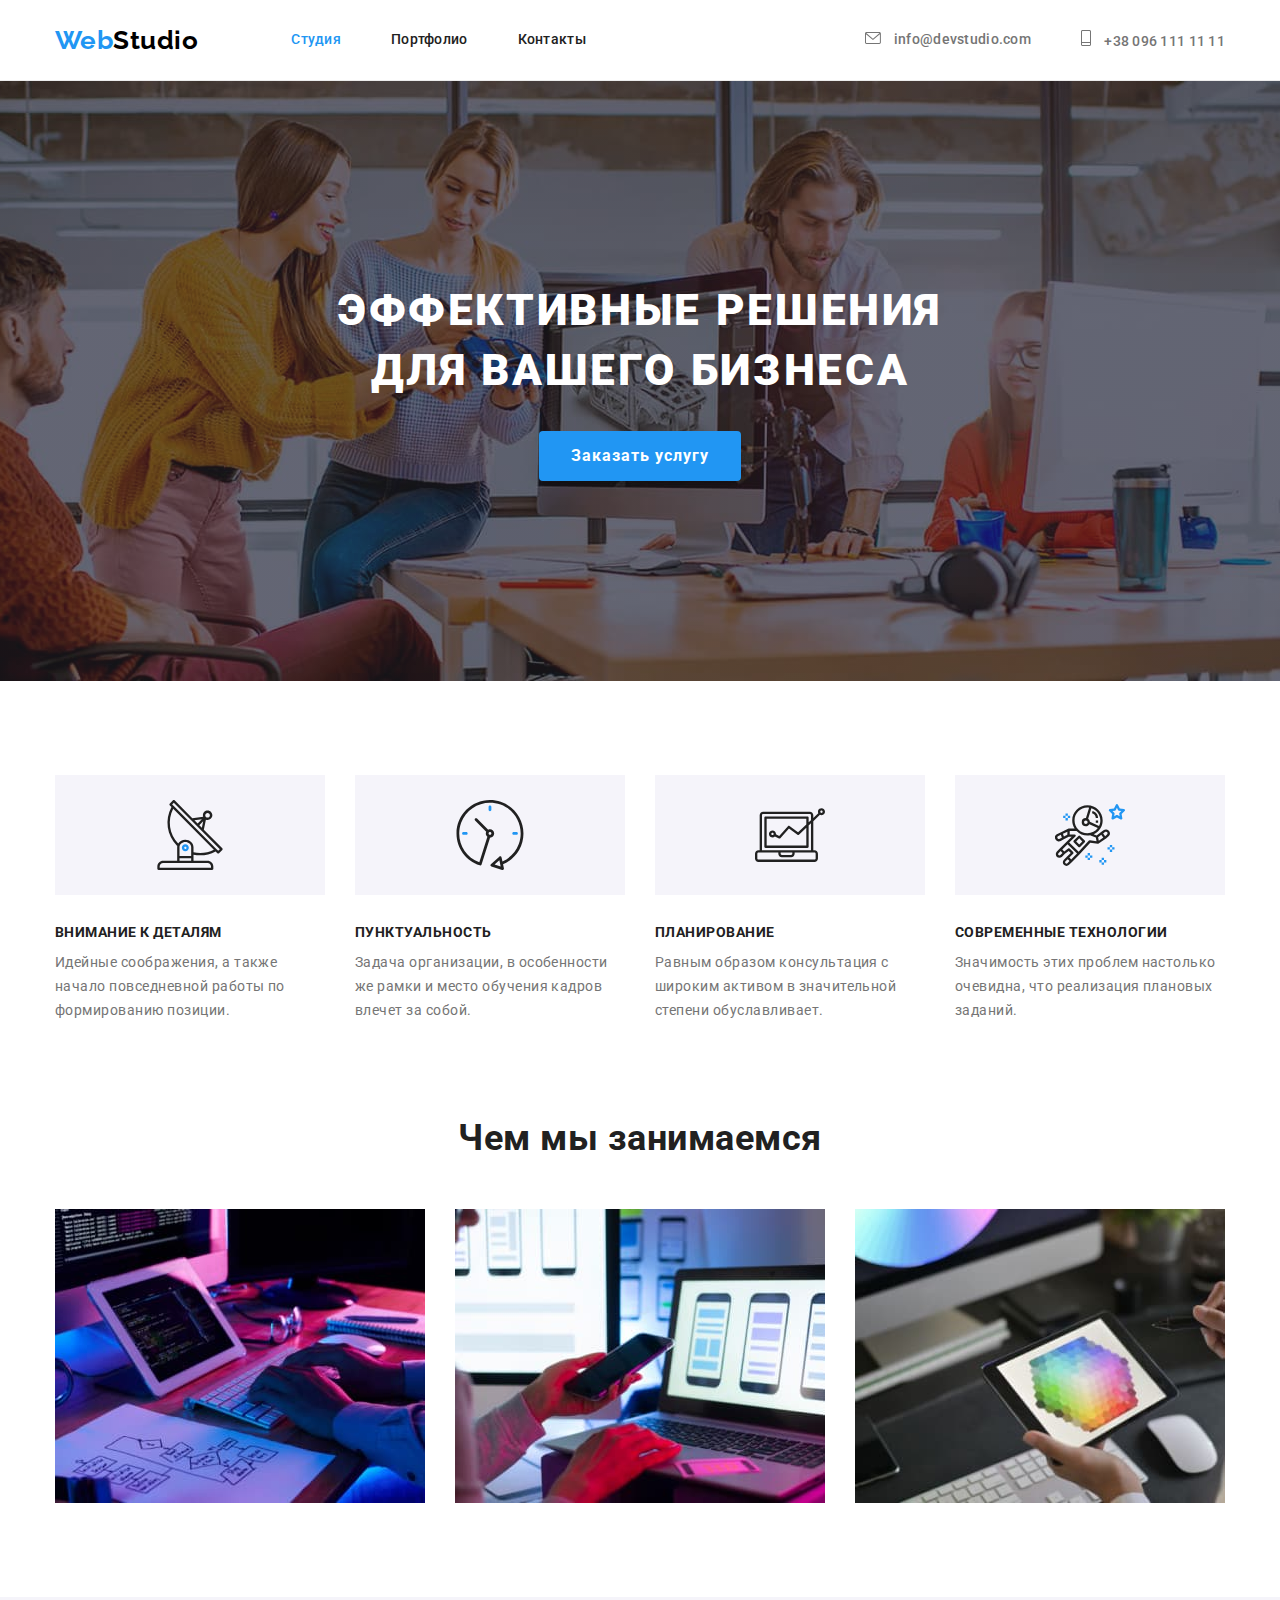
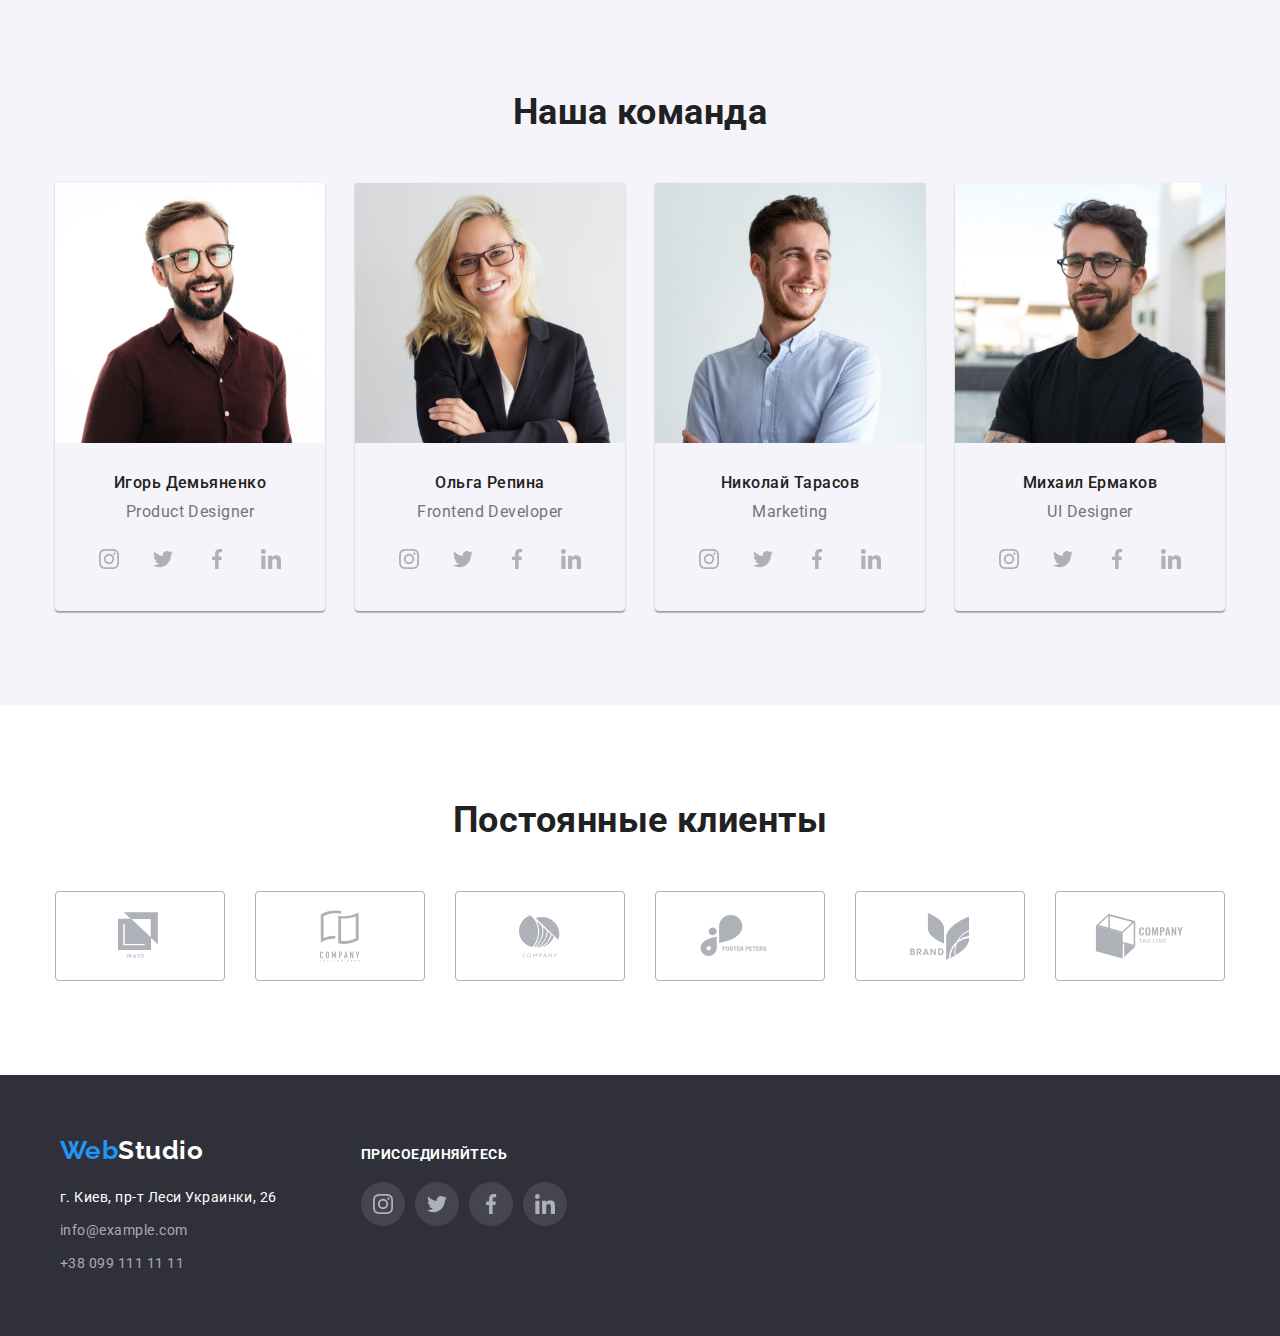
==== index.html @ 97ae0fc5 "Add hw3 files" ====
<!DOCTYPE html>
<html lang="ru">
  <head>
    <meta charset="UTF-8" />
    <meta name="viewport" content="width=device-width, initial-scale=1.0" />
    <title>Web Studio</title>
    <link
      href="https://fonts.googleapis.com/css2?family=Raleway:wght@700&family=Roboto:wght@400;500;700;900&display=swap"
      rel="stylesheet"
    />
    <link
      rel="stylesheet"
      href="https://cdnjs.cloudflare.com/ajax/libs/modern-normalize/0.7.0/modern-normalize.min.css"
    />
    <link rel="stylesheet" href="./css/styles.css" />
  </head>

  <body>
    <!-- Header -->
    <header>
      <div class="container main">
        <nav class="site-nav">
          <a href="index.html" class="logo"
            ><span class="logo-web">Web</span
            ><span class="logo-header">Studio</span></a
          >
          <ul class="link-list list">
            <li class="nav-item">
              <a href="./index.html" class="link current">Студия</a>
            </li>
            <li class="nav-item">
              <a href="./portfolio.html" class="link">Портфолио</a>
            </li>
            <li class="nav-item"><a href="" class="link">Контакты</a></li>
          </ul>
        </nav>
        <ul class="contacts list">
          <li class="contacts-item">
            <a href="mailto=info@devstudio.com" class="contact-link"
              ><svg class="envelope-icon" width="16" height="12">
                <use href="./images/sprite.svg#envelope-icon"></use>
              </svg>
              info@devstudio.com
            </a>
          </li>

          <li class="contacts-item">
            <a href="tel=+380961111111" class="contact-link"
              ><svg class="tel-icon" width="10" height="16">
                <use href="./images/sprite.svg#tel-icon"></use>
              </svg>
              +38 096 111 11 11
            </a>
          </li>
        </ul>
      </div>
    </header>
    <main>
      <!-- Hero -->
      <section class="hero">
        <div class="hero-container">
          <h1 class="hero-title">
            Эффективные решения <br />
            для вашего бизнеса
          </h1>
          <a href="" class="hero-link">Заказать услугу</a>
        </div>
      </section>

      <!-- Our benefits -->
      <section class="benefits-section">
        <div class="container">
          <h2 class="title-hidden">Наши преимущества</h2>
          <ul class="benefits-list list">
            <li class="antenna-icon benefits-item">
              <h3 class="benefits-title">Внимание к деталям</h3>
              <p class="benefits-text">
                Идейные соображения, а также начало повседневной работы по
                формированию позиции.
              </p>
            </li>
            <li class="clock-item benefits-item">
              <h3 class="benefits-title">Пунктуальность</h3>
              <p class="benefits-text">
                Задача организации, в особенности же рамки и место обучения
                кадров влечет за собой.
              </p>
            </li>
            <li class="vector-icon benefits-item">
              <h3 class="benefits-title">Планирование</h3>
              <p class="benefits-text">
                Равным образом консультация с широким активом в значительной
                степени обуславливает.
              </p>
            </li>
            <li class="astronaut-icon benefits-item">
              <h3 class="benefits-title">Современные технологии</h3>
              <p class="benefits-text">
                Значимость этих проблем настолько очевидна, что реализация
                плановых заданий.
              </p>
            </li>
          </ul>
        </div>
      </section>
      <!-- What are we doing -->
      <section class="examples-section">
        <div class="container">
          <h2 class="section-title">Чем мы занимаемся</h2>
          <ul class="examples-list list">
            <li class="examples-item">
              <img
                src="./images/img.jpg"
                alt="Десктопные приложения"
                width="370"
              />
            </li>
            <li class="examples-item">
              <img
                src="./images/img2.jpg"
                alt="Мобильные приложения"
                width="370"
              />
            </li>
            <li class="examples-item">
              <img
                src="./images/img3.jpg"
                alt="Дизайнерские решения"
                width="370"
              />
            </li>
          </ul>
        </div>
      </section>
      <!-- Our team -->
      <section class="employee-section">
        <div class="container">
          <h2 class="section-title employee-section-title">Наша команда</h2>
          <ul class="employee-list list">
            <li class="employee-item">
              <img
                src="./images/team1.jpg"
                alt="фото Игоря Демьяненко"
                width="270"
              />
              <h3 class="employee-name">Игорь Демьяненко</h3>
              <p class="employee-position">Product Designer</p>
              <ul class="social-links list">
                <li class="social-links-item">
                  <a href="" class="social-link">
                    <svg class="social-links-icon" width="20px" height="20px">
                      <use href="./images/sprite.svg#instagram-icon"></use>
                    </svg>
                  </a>
                </li>
                <li class="social-links-item">
                  <a href="" class="social-link">
                    <svg class="social-links-icon" width="20px" height="20px">
                      <use href="./images/sprite.svg#twitter-icon"></use>
                    </svg>
                  </a>
                </li>
                <li class="social-links-item">
                  <a href="" class="social-link">
                    <svg class="social-links-icon" width="20px" height="20px">
                      <use href="./images/sprite.svg#facebook-icon"></use>
                    </svg>
                  </a>
                </li>
                <li class="social-links-item">
                  <a href="" class="social-link">
                    <svg class="social-links-icon" width="20px" height="20px">
                      <use href="./images/sprite.svg#linkedin-icon"></use>
                    </svg>
                  </a>
                </li>
              </ul>
            </li>
            <li class="employee-item">
              <img
                src="./images/team2.jpg"
                alt="фото Ольги Репиной"
                width="270"
              />
              <h3 class="employee-name">Ольга Репина</h3>
              <p class="employee-position">Frontend Developer</p>
              <ul class="social-links list">
                <li class="social-links-item">
                  <a href="" class="social-link">
                    <svg class="social-links-icon" width="20px" height="20px">
                      <use href="./images/sprite.svg#instagram-icon"></use>
                    </svg>
                  </a>
                </li>
                <li class="social-links-item">
                  <a href="" class="social-link">
                    <svg class="social-links-icon" width="20px" height="20px">
                      <use href="./images/sprite.svg#twitter-icon"></use>
                    </svg>
                  </a>
                </li>
                <li class="social-links-item">
                  <a href="" class="social-link">
                    <svg class="social-links-icon" width="20px" height="20px">
                      <use href="./images/sprite.svg#facebook-icon"></use>
                    </svg>
                  </a>
                </li>
                <li class="social-links-item">
                  <a href="" class="social-link">
                    <svg class="social-links-icon" width="20px" height="20px">
                      <use href="./images/sprite.svg#linkedin-icon"></use>
                    </svg>
                  </a>
                </li>
              </ul>
            </li>
            <li class="employee-item">
              <img
                src="./images/team3.jpg"
                alt="фото Николая тарасова"
                width="270"
              />
              <h3 class="employee-name">Николай Тарасов</h3>
              <p class="employee-position">Marketing</p>
              <ul class="social-links list">
                <li class="social-links-item">
                  <a href="" class="social-link">
                    <svg class="social-links-icon" width="20px" height="20px">
                      <use href="./images/sprite.svg#instagram-icon"></use>
                    </svg>
                  </a>
                </li>
                <li class="social-links-item">
                  <a href="" class="social-link">
                    <svg class="social-links-icon" width="20px" height="20px">
                      <use href="./images/sprite.svg#twitter-icon"></use>
                    </svg>
                  </a>
                </li>
                <li class="social-links-item">
                  <a href="" class="social-link">
                    <svg class="social-links-icon" width="20px" height="20px">
                      <use href="./images/sprite.svg#facebook-icon"></use>
                    </svg>
                  </a>
                </li>
                <li class="social-links-item">
                  <a href="" class="social-link">
                    <svg class="social-links-icon" width="20px" height="20px">
                      <use href="./images/sprite.svg#linkedin-icon"></use>
                    </svg>
                  </a>
                </li>
              </ul>
            </li>
            <li class="employee-item">
              <img
                src="./images/team4.jpg"
                alt="фото Михаила Ермакова"
                width="270"
              />
              <h3 class="employee-name">Михаил Ермаков</h3>
              <p class="employee-position">UI Designer</p>
              <ul class="social-links list">
                <li class="social-links-item">
                  <a href="" class="social-link">
                    <svg class="social-links-icon" width="20px" height="20px">
                      <use href="./images/sprite.svg#instagram-icon"></use>
                    </svg>
                  </a>
                </li>
                <li class="social-links-item">
                  <a href="" class="social-link">
                    <svg class="social-links-icon" width="20px" height="20px">
                      <use href="./images/sprite.svg#twitter-icon"></use>
                    </svg>
                  </a>
                </li>
                <li class="social-links-item">
                  <a href="" class="social-link">
                    <svg class="social-links-icon" width="20px" height="20px">
                      <use href="./images/sprite.svg#facebook-icon"></use>
                    </svg>
                  </a>
                </li>
                <li class="social-links-item">
                  <a href="" class="social-link">
                    <svg class="social-links-icon" width="20px" height="20px">
                      <use href="./images/sprite.svg#linkedin-icon"></use>
                    </svg>
                  </a>
                </li>
              </ul>
            </li>
          </ul>
        </div>
      </section>
      <!-- Our clients -->
      <section class="clients-section">
        <div class="container">
          <h2 class="section-title">Постоянные клиенты</h2>
          <ul class="clients-list list">
            <li class="client-item">
              <a href="" class="client-link">
                <svg class="client-icon" width="44" height="49">
                  <use href="./images/sprite.svg#client1-icon"></use>
                </svg>
              </a>
            </li>
            <li class="client-item">
              <a href="" class="client-link">
                <svg class="client-icon" width="40" height="52">
                  <use href="./images/sprite.svg#client2-icon"></use>
                </svg>
              </a>
            </li>
            <li class="client-item">
              <a href="" class="client-link">
                <svg class="client-icon" width="41" height="43">
                  <use href="./images/sprite.svg#client3-icon"></use>
                </svg>
              </a>
            </li>
            <li class="client-item">
              <a href="" class="client-link">
                <svg class="client-icon" width="80" height="42">
                  <use href="./images/sprite.svg#client4-icon"></use>
                </svg>
              </a>
            </li>
            <li class="client-item">
              <a href="" class="client-link">
                <svg class="client-icon" width="59" height="47">
                  <use href="./images/sprite.svg#client5-icon"></use>
                </svg>
              </a>
            </li>
            <li class="client-item">
              <a href="" class="client-link">
                <svg class="client-icon" width="89" height="45">
                  <use href="./images/sprite.svg#client6-icon"></use>
                </svg>
              </a>
            </li>
          </ul>
        </div>
      </section>
    </main>
    <!-- Footer -->
    <footer>
      <div class="container">
        <div class="footer-left">
          <a href="index.html" class="logo"
            ><span class="logo-web">Web</span
            ><span class="logo-footer">Studio</span></a
          >
          <address class="address-section">
            <span class="address">г. Киев, пр-т Леси Украинки, 26</span> <br />
            <ul class="footer-list list">
              <li class="footer-item">
                <a href="mailto:info@example.com" class="footer-contacts"
                  >info@example.com</a
                >
              </li>
              <li class="footer-item">
                <a href="tel:+380991111111" class="footer-contacts"
                  >+38 099 111 11 11</a
                >
              </li>
            </ul>
          </address>
        </div>
        <div class="footer-middle">
          <p class="join-text">Присоединяйтесь</p>
          <ul class="join-list list">
            <li class="join-item">
              <a href="" class="join-link">
                <svg width="20" height="20" class="join-icon">
                  <use href="./images/sprite.svg#instagram-icon"></use>
                </svg>
              </a>
            </li>
            <li class="join-item">
              <a href="" class="join-link">
                <svg width="20" height="20" class="join-icon">
                  <use href="./images/sprite.svg#twitter-icon"></use>
                </svg>
              </a>
            </li>
            <li class="join-item">
              <a href="" class="join-link">
                <svg width="20" height="20" class="join-icon">
                  <use href="./images/sprite.svg#facebook-icon"></use>
                </svg>
              </a>
            </li>
            <li class="join-item">
              <a href="" class="join-link">
                <svg width="20" height="20" class="join-icon">
                  <use href="./images/sprite.svg#linkedin-icon"></use>
                </svg>
              </a>
            </li>
          </ul>
        </div>
      </div>
    </footer>
  </body>
</html>
---- css/styles.css ----
:root {
  --primary-text-color: #757575;
  --title-color: #212121;
  --accent-color: #2196f3;
  --additional-color: #ffffff;
  --logo-color: #000000;
  --bg-color: #2f303a;
  --primary-bg-color: #f5f4fa;
}

body {
  color: var(--primary-text-color);
  font-family: "Roboto", sans-serif;
  letter-spacing: 0.03em;
  background-color: var(--additional-color);
}

.list {
  list-style: none;
  padding: 0;
  margin: 0;
}

.container {
  width: 1200px;
  padding: 0 15px;
  margin-left: auto;
  margin-right: auto;
  /* outline: 2px solid red; */
}

img {
  display: block;
  max-width: 100%;
  height: auto;
}

p {
  margin: 0;
}

/* Logo */
.logo {
  font-family: "Raleway", sans-serif;
  font-weight: 700;
  font-size: 26px;
  line-height: 1.19;
  text-decoration: none;
}

.logo-web {
  color: var(--accent-color);
}
.logo-header {
  color: var(--logo-color);
}

.logo-footer {
  color: var(--additional-color);
}

/* Header */

.main,
.site-nav {
  display: flex;
  align-items: center;
}

.link-list {
  display: flex;
  margin-left: 93px;
}

.nav-item:not(:last-child) {
  margin-right: 50px;
}

.site-nav .link {
  color: var(--title-color);
  font-weight: 500;
  font-size: 14px;
  line-height: 1.14;
  letter-spacing: 0.02em;
  text-decoration: none;
  display: block;
  padding: 32px 0;
}

.site-nav .link:hover,
.site-nav .link:focus,
.contacts .contact-link:hover,
.contacts .contact-link:focus,
.address-section .footer-contacts:hover,
.address-section .footer-contacts :focus {
  color: var(--accent-color);
}

.site-nav .link.current {
  color: var(--accent-color);
}

.contacts {
  display: flex;
  margin-left: auto;
}

.contacts-item:not(:last-child) {
  margin-right: 50px;
}

.contact-link {
  color: var(--primary-text-color);
  font-weight: 500;
  font-size: 14px;
  line-height: 1.14;
  letter-spacing: 0.02em;
  text-decoration: none;
}

.envelope-icon,
.tel-icon {
  margin-right: 10px;
  fill: #757575;
}

.contacts-link:hover,
.contacts-link:focus {
  color: var(--accent-color);
}

.contact-link:hover svg {
  fill: var(--accent-color);
}

/* Hero */

.hero-title {
  color: var(--additional-color);
  font-weight: 900;
  font-size: 44px;
  line-height: 1.36;
  letter-spacing: 0.06em;
  text-transform: uppercase;
  margin: 0 0 30px;
}

.hero-container {
  margin-left: auto;
  margin-right: auto;
  padding-top: 200px;
}

.hero {
  background-color: var(--bg-color);
  text-align: center;
  background-image: linear-gradient(
      to right,
      rgba(47, 48, 58, 0.4),
      rgba(47, 48, 58, 0.4)
    ),
    url(../images/hero-bg.jpg);
  background-size: cover;
  background-repeat: no-repeat;
  background-position: center;
  margin-right: auto;
  margin-left: auto;
  max-width: 1600px;
  height: 600px;
}

.hero-link {
  color: var(--additional-color);
  font-weight: 700;
  font-size: 16px;
  line-height: 1.9;
  letter-spacing: 0.06em;
  text-decoration: none;
  box-shadow: 0 4px 4px rgba(0, 0, 0, 0.15);
  border-radius: 4px;
  background: var(--accent-color);
  display: inline-block;
  padding: 10px 32px;
}

/* Benefits section */

.benefits-section,
.examples-section {
  padding-top: 94px;
}

.title-hidden {
  position: absolute;
  width: 1px;
  height: 1px;
  margin: -1px;
  border: 0;
  padding: 0;
  clip: rect(0 0 0 0);
  overflow: hidden;
}

.section-title {
  color: var(--title-color);
  text-align: center;
  font-weight: 700;
  font-size: 36px;
  line-height: 1.17;
  margin: 0 0 50px;
}

.benefits-title {
  color: var(--title-color);
  font-weight: 700;
  font-size: 14px;
  line-height: 1.14;
  text-transform: uppercase;
  margin: 0 0 10px;
}

.benefits-list {
  display: flex;
}

.benefits-item {
  margin-right: 30px;
  width: calc((100% - 30px * 3) / 4);
}

.benefits-item:last-child {
  margin-right: 0;
}

.benefits-item::before {
  display: block;
  content: "";
  width: 270px;
  height: 120px;
  background-repeat: no-repeat;
  background-position: center;
  background-color: var(--primary-bg-color);
  margin-bottom: 30px;
}

.antenna-icon::before {
  background-image: url(../images/antenna-icon.svg);
}

.clock-item::before {
  background-image: url(../images/clock-icon.svg);
}

.vector-icon:before {
  background-image: url(../images/vector-icon.svg);
}

.astronaut-icon::before {
  background-image: url(../images/astronaut-icon.svg);
}

.benefits-text {
  font-size: 14px;
  line-height: 1.71;
}

/* What we are doing */

.examples-section {
  padding-bottom: 94px;
}

.examples-list {
  display: flex;
}

.examples-item {
  text-align: center;
  width: calc((100% - 30px * 2) / 3);
  margin-right: 30px;
}

.examples-item:last-child {
  margin-right: 0;
}

/* Our team section */

.employee-section {
  background-color: var(--primary-bg-color);
  padding: 94px 0;
}

.employee-list {
  display: flex;
}

.employee-item {
  width: calc((100% - 30px * 3) / 4);
  display: inline-block;
  text-align: center;
  padding-bottom: 30px;
  margin-right: 30px;
  box-shadow: 0 1px 3px rgba(0, 0, 0, 0.12), 0 1px 1px rgba(0, 0, 0, 0.14),
    0px 2px 1px rgba(0, 0, 0, 0.2);
  border-radius: 0 0 4px 4px;
}

.employee-item:last-child {
  margin-right: 0;
}
.employee-name {
  color: var(--title-color);
  font-weight: 500;
  font-size: 16px;
  line-height: 1.19;
  margin: 30px 0 0;
}

.employee-position {
  font-size: 16px;
  line-height: 1.19;
  margin: 10px 0 16px;
}

.social-links {
  display: flex;
  justify-content: center;
}

.social-links-item {
  margin-right: 10px;
}
.social-links-item:last-child {
  margin-right: 0;
}

.social-link {
  display: block;
  width: 44px;
  height: 44px;
  padding: 12px;
  border-radius: 50%;
}

.social-link:hover,
.social-link:focus {
  background-color: var(--accent-color);
}

.social-link:hover svg {
  fill: var(--additional-color);
}

.social-links-icon,
.join-icon {
  fill: #afb1b8;
}

/* Our clients */

.clients-section {
  padding: 94px 0;
}

.clients-list {
  display: flex;
}

.client-item {
  width: calc((100% - 30px * 5) / 6);
  margin-right: 30px;
}

.client-item:last-child {
  margin-right: 0;
}

.client-link {
  display: flex;
  align-items: center;
  justify-content: center;
  height: 90px;
  border: 1px solid #afb1b8;
  border-radius: 4px;
}

.client-icon {
  fill: #afb1b8;
}

.client-link:hover,
.client-link:focus {
  border-color: var(--accent-color);
}

.client-link:hover svg {
  fill: var(--accent-color);
}

/* Footer */
footer .logo {
  display: block;
  margin-bottom: 20px;
}

.footer-contacts {
  color: rgba(255, 255, 255, 0.6);
  text-decoration: none;
}

footer {
  background-color: var(--bg-color);
}

.address-section {
  font-size: 14px;
  line-height: 1.71;
  font-style: normal;
}

.address {
  color: var(--additional-color);
  display: inline-block;
  margin: 0 0 9px;
  display: inline-block;
  width: 231px;
}

.footer-item {
  margin-bottom: 9px;
}

.footer-item:nth-child(2n) {
  margin-bottom: 0;
}

.footer-left {
  margin-right: 70px;
}

footer .container {
  padding: 60px 20px;
  display: flex;
  align-items: baseline;
}

.footer-middle {
  justify-content: center;
  max-width: 206px;
  flex-wrap: wrap;
}

.join-list {
  display: flex;
}

.join-item {
  margin-right: 10px;
}
.join-item:last-child {
  margin-right: 0;
}

.join-link {
  width: 44px;
  height: 44px;
  display: block;
  padding: 12px;
  background-color: #ffffff1a;
  border-radius: 50%;
}

.join-link:hover,
.join-link:focus {
  background-color: var(--accent-color);
}

.join-link:hover svg {
  fill: var(--additional-color);
}

.join-text {
  width: 145px;
  font-weight: 700;
  font-size: 14px;
  line-height: 1, 14;
  text-transform: uppercase;
  color: var(--additional-color);
  margin: 0 0 20px;
}

/* Portfolio */

header {
  border-bottom: 1px solid #ececec;
}

/* All projects */

button {
  border-radius: 4px;
  border: 1px solid transparent;
}

.button-list {
  display: flex;
  justify-content: center;
  margin-bottom: 50px;
}

.button-item {
  background-color: var(--primary-bg-color);
  margin-right: 8px;
}

.button-item:last-child {
  margin-right: 0;
}

.filter {
  color: var(--title-color);
  background-color: var(--primary-bg-color);
  font-family: inherit;
  font-weight: 500;
  padding: 6px 22px;
}

.filter:hover,
.filter:focus {
  color: var(--additional-color);
  background-color: var(--accent-color);
  box-shadow: 0 3px 1px rgba(0, 0, 0, 0.1), 0 1px 2px rgba(0, 0, 0, 0.08),
    0 2px 2px rgba(0, 0, 0, 0.12);
}

/* Projects */

.projects-list {
  display: flex;
  flex-wrap: wrap;
}

.projects-element {
  text-align: left;
  margin: 0 30px 30px 0;
  width: calc((100% - 30px * 2) / 3);
  border: 1px solid #eeeeee;
}

.projects-element:nth-child(3n) {
  margin-right: 0;
}
.projects-element:nth-last-child(-n + 3) {
  margin-bottom: 0;
}

.projects-element:hover {
  box-shadow: 0 1px 1px rgba(0, 0, 0, 0.12), 0 4px 4px rgba(0, 0, 0, 0.06),
    1px 4px 6px rgba(0, 0, 0, 0.16);
}

.projects-title {
  color: var(--title-color);
  font-weight: bold;
  font-size: 18px;
  line-height: 2;
  letter-spacing: 0.06em;
  margin: 0 0 4px;
}

.projects-item {
  color: var(--primary-text-color);
  font-size: 16px;
  line-height: 1.87;
}

.portfolio-section {
  padding: 94px 0;
}

.projects-link {
  text-decoration: none;
}

.card-content {
  /* outline: 2px solid green; */
  padding: 20px 24px;
}
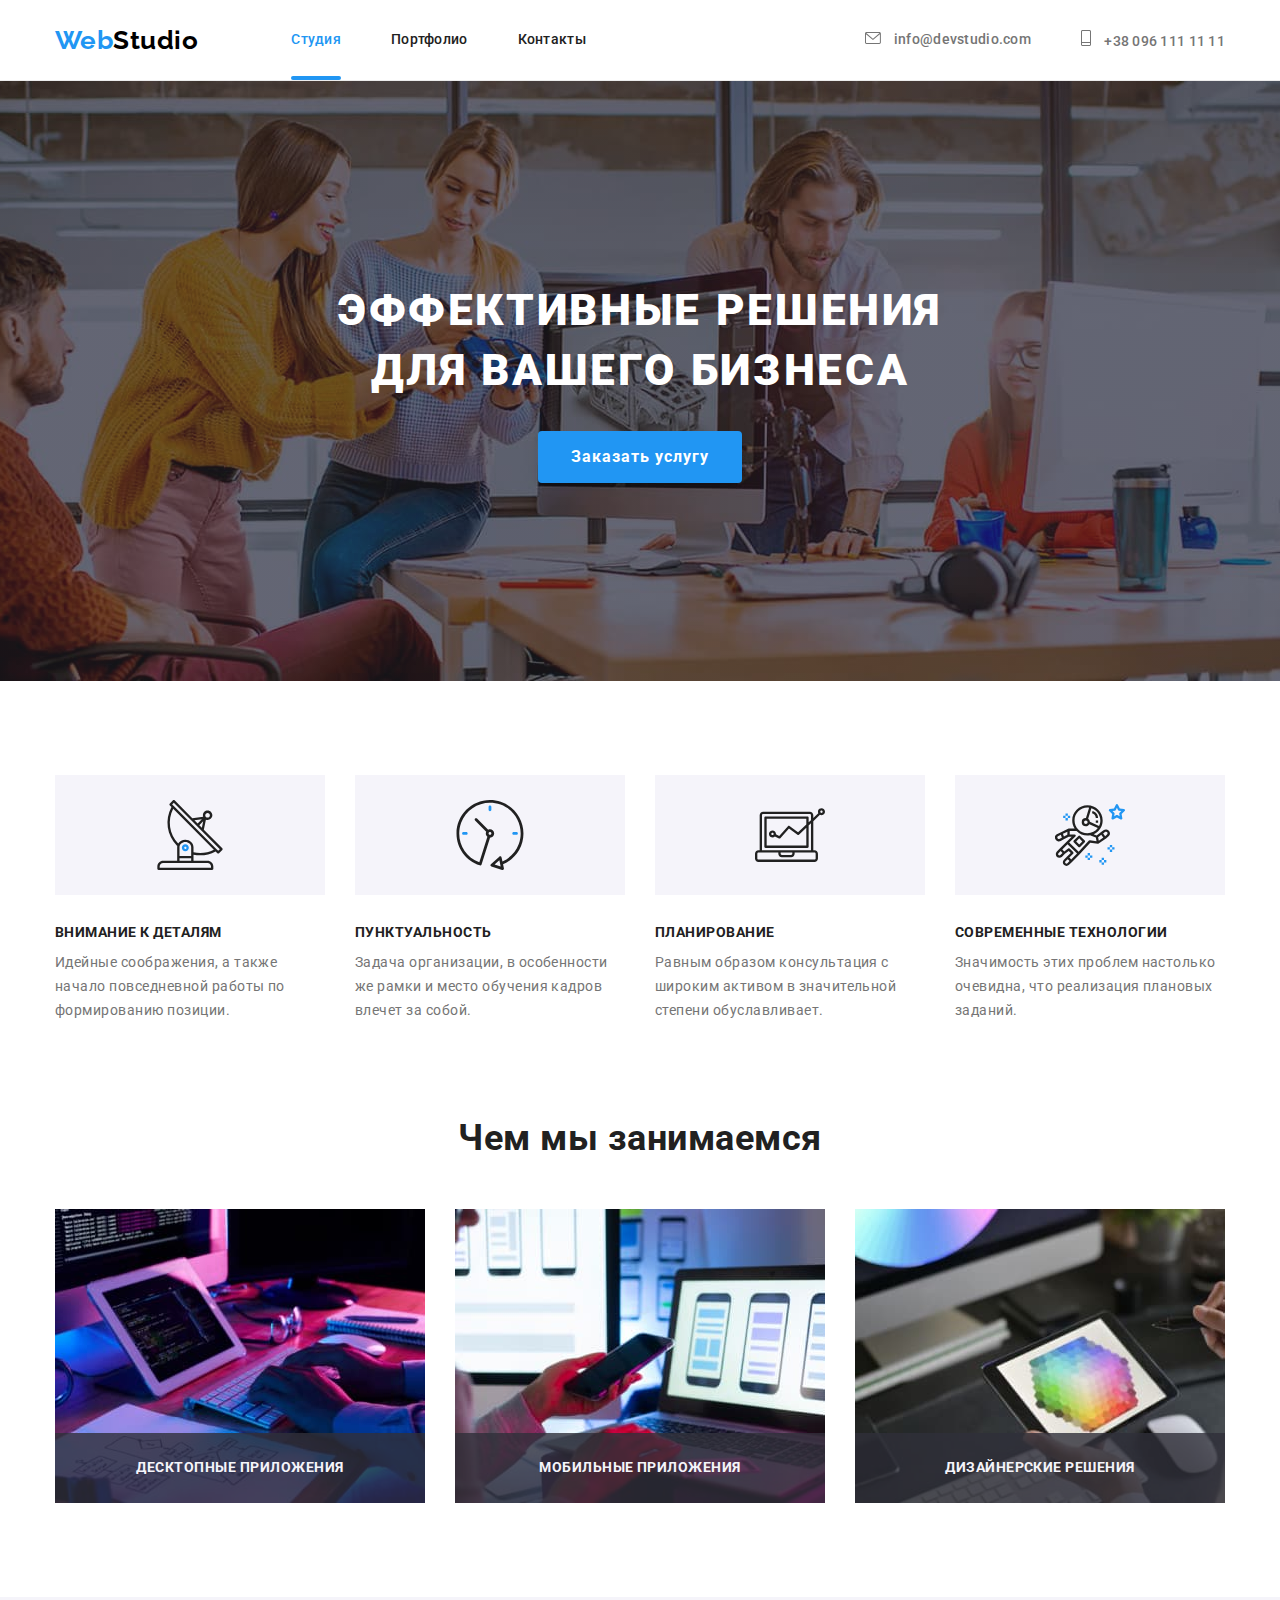
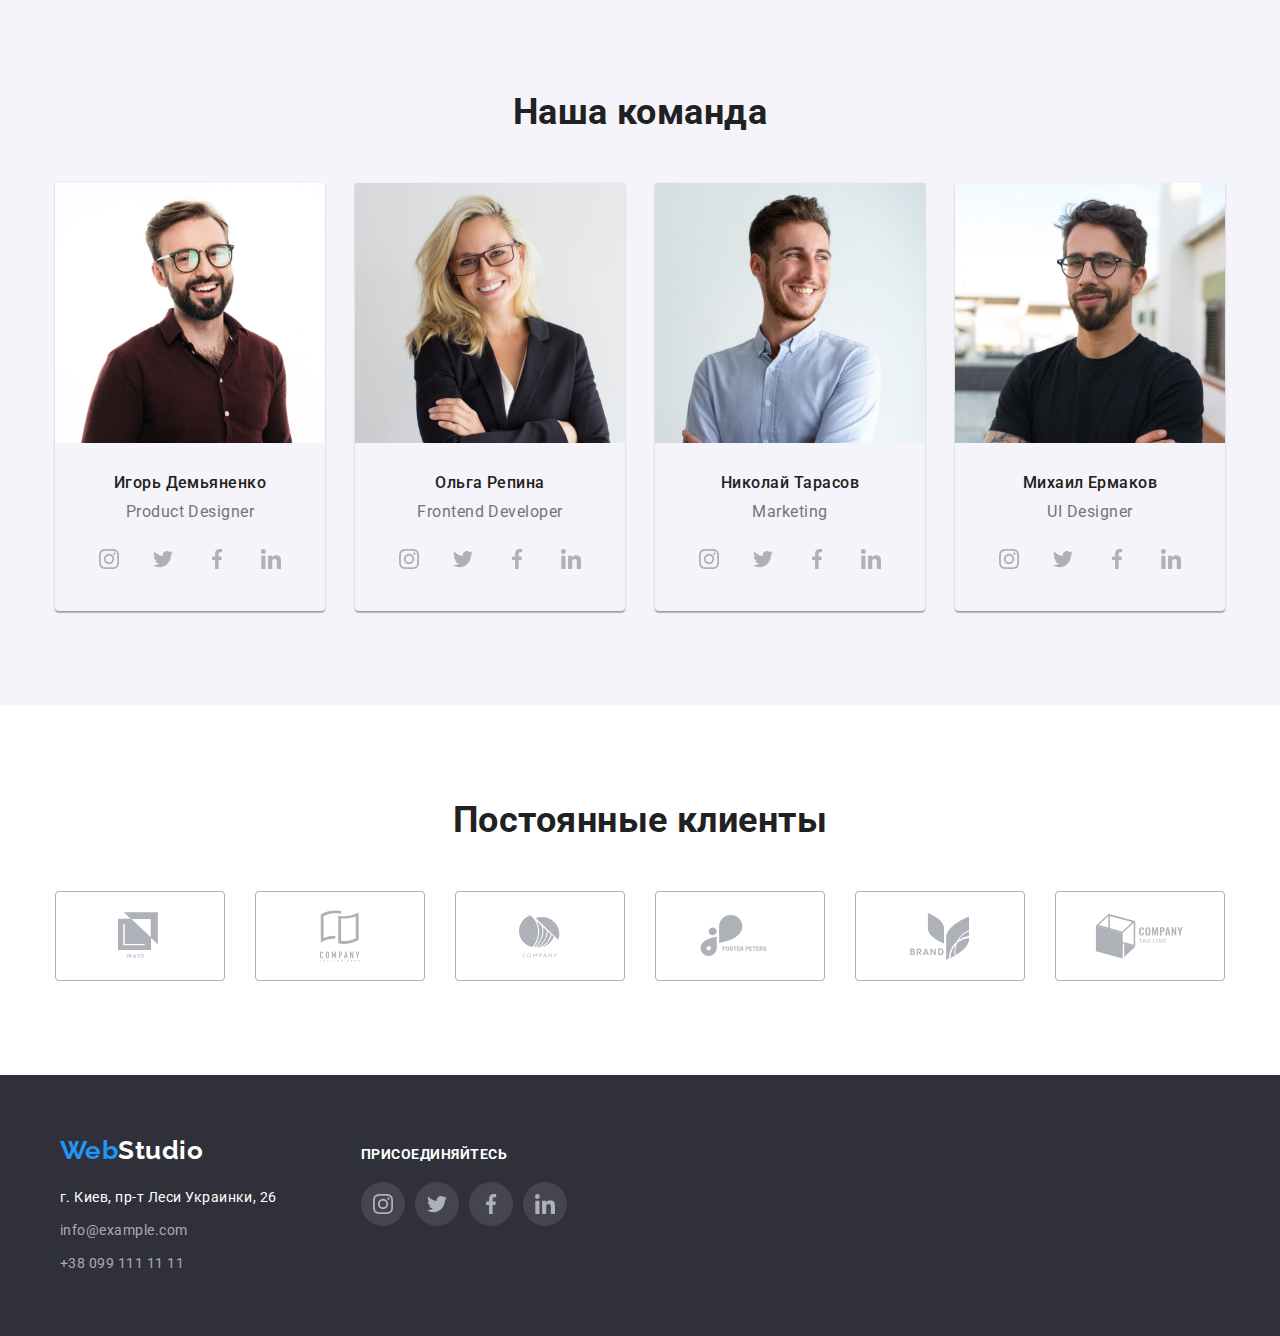
==== commit 7606b9d6: "Add modal window and positioning" ====
--- a/index.html
+++ b/index.html
@@ -63,7 +63,7 @@
             Эффективные решения <br />
             для вашего бизнеса
           </h1>
-          <a href="" class="hero-link">Заказать услугу</a>
+          <button class="hero-link">Заказать услугу</button>
         </div>
       </section>
 
@@ -109,25 +109,34 @@
           <h2 class="section-title">Чем мы занимаемся</h2>
           <ul class="examples-list list">
             <li class="examples-item">
-              <img
-                src="./images/img.jpg"
-                alt="Десктопные приложения"
-                width="370"
-              />
+              <div class="box">
+                <img
+                  src="./images/img.jpg"
+                  alt="Десктопные приложения"
+                  width="370"
+                />
+                <p>Десктопные приложения</p>
+              </div>
             </li>
             <li class="examples-item">
-              <img
-                src="./images/img2.jpg"
-                alt="Мобильные приложения"
-                width="370"
-              />
+              <div class="box">
+                <img
+                  src="./images/img2.jpg"
+                  alt="Мобильные приложения"
+                  width="370"
+                />
+                <p>Мобильные приложения</p>
+              </div>
             </li>
             <li class="examples-item">
-              <img
-                src="./images/img3.jpg"
-                alt="Дизайнерские решения"
-                width="370"
-              />
+              <div class="box">
+                <img
+                  src="./images/img3.jpg"
+                  alt="Дизайнерские решения"
+                  width="370"
+                />
+                <p>Дизайнерские решения</p>
+              </div>
             </li>
           </ul>
         </div>
@@ -406,5 +415,8 @@
         </div>
       </div>
     </footer>
+    <div class="backdrop is-hidden">
+      <div class="modal"></div>
+    </div>
   </body>
 </html>
--- a/css/styles.css
+++ b/css/styles.css
@@ -98,6 +98,18 @@
 
 .site-nav .link.current {
   color: var(--accent-color);
+  position: relative;
+}
+
+.link.current::after {
+  content: "";
+  width: 100%;
+  height: 4px;
+  background-color: var(--accent-color);
+  position: absolute;
+  left: 0;
+  bottom: 0;
+  border-radius: 2px;
 }
 
 .contacts {
@@ -175,7 +187,6 @@
   font-size: 16px;
   line-height: 1.9;
   letter-spacing: 0.06em;
-  text-decoration: none;
   box-shadow: 0 4px 4px rgba(0, 0, 0, 0.15);
   border-radius: 4px;
   background: var(--accent-color);
@@ -266,6 +277,25 @@
 
 /* What we are doing */
 
+.box {
+  position: relative;
+}
+
+.box p {
+  position: absolute;
+  width: 100%;
+  height: 70px;
+  bottom: 0;
+  font-weight: 700;
+  font-size: 14px;
+  line-height: 1.14;
+  text-align: center;
+  text-transform: uppercase;
+  color: var(--primary-bg-color);
+  background-color: rgba(47, 48, 58, 0.8);
+  padding-top: 27px;
+}
+
 .examples-section {
   padding-bottom: 94px;
 }
@@ -490,6 +520,32 @@
   margin: 0 0 20px;
 }
 
+/* Модальное окно */
+
+.backdrop {
+  position: fixed;
+  top: 0;
+  left: 0;
+  width: 100%;
+  height: 100%;
+  background-color: rgba(0, 0, 0, 0.2);
+}
+
+.modal {
+  background-color: var(--primary-bg-color);
+  width: 528px;
+  height: 581px;
+  position: absolute;
+  top: 50%;
+  left: 50%;
+  transform: translate(-50%, -50%);
+}
+
+.backdrop.is-hidden {
+  opacity: 0;
+  pointer-events: none;
+}
+
 /* Portfolio */
 
 header {
@@ -535,6 +591,34 @@
 }
 
 /* Projects */
+
+.card {
+  position: relative;
+}
+.card-text {
+  position: absolute;
+  font-size: 18px;
+  line-height: 1.56;
+  color: var(--primary-bg-color);
+  background-color: rgba(33, 150, 243, 0.9);
+  width: 100%;
+  height: 100%;
+  margin: 0;
+  padding-top: 63px;
+  padding-bottom: 63px;
+  padding-left: 24px;
+  padding-right: 24px;
+
+  /* opacity: 0; */
+  /* pointer-events: none; */
+  bottom: 0;
+  left: 0;
+  right: 0;
+  width: 100%;
+  height: 0px;
+  overflow: hidden;
+  transform: translate(0%, 100%);
+}
 
 .projects-list {
   display: flex;
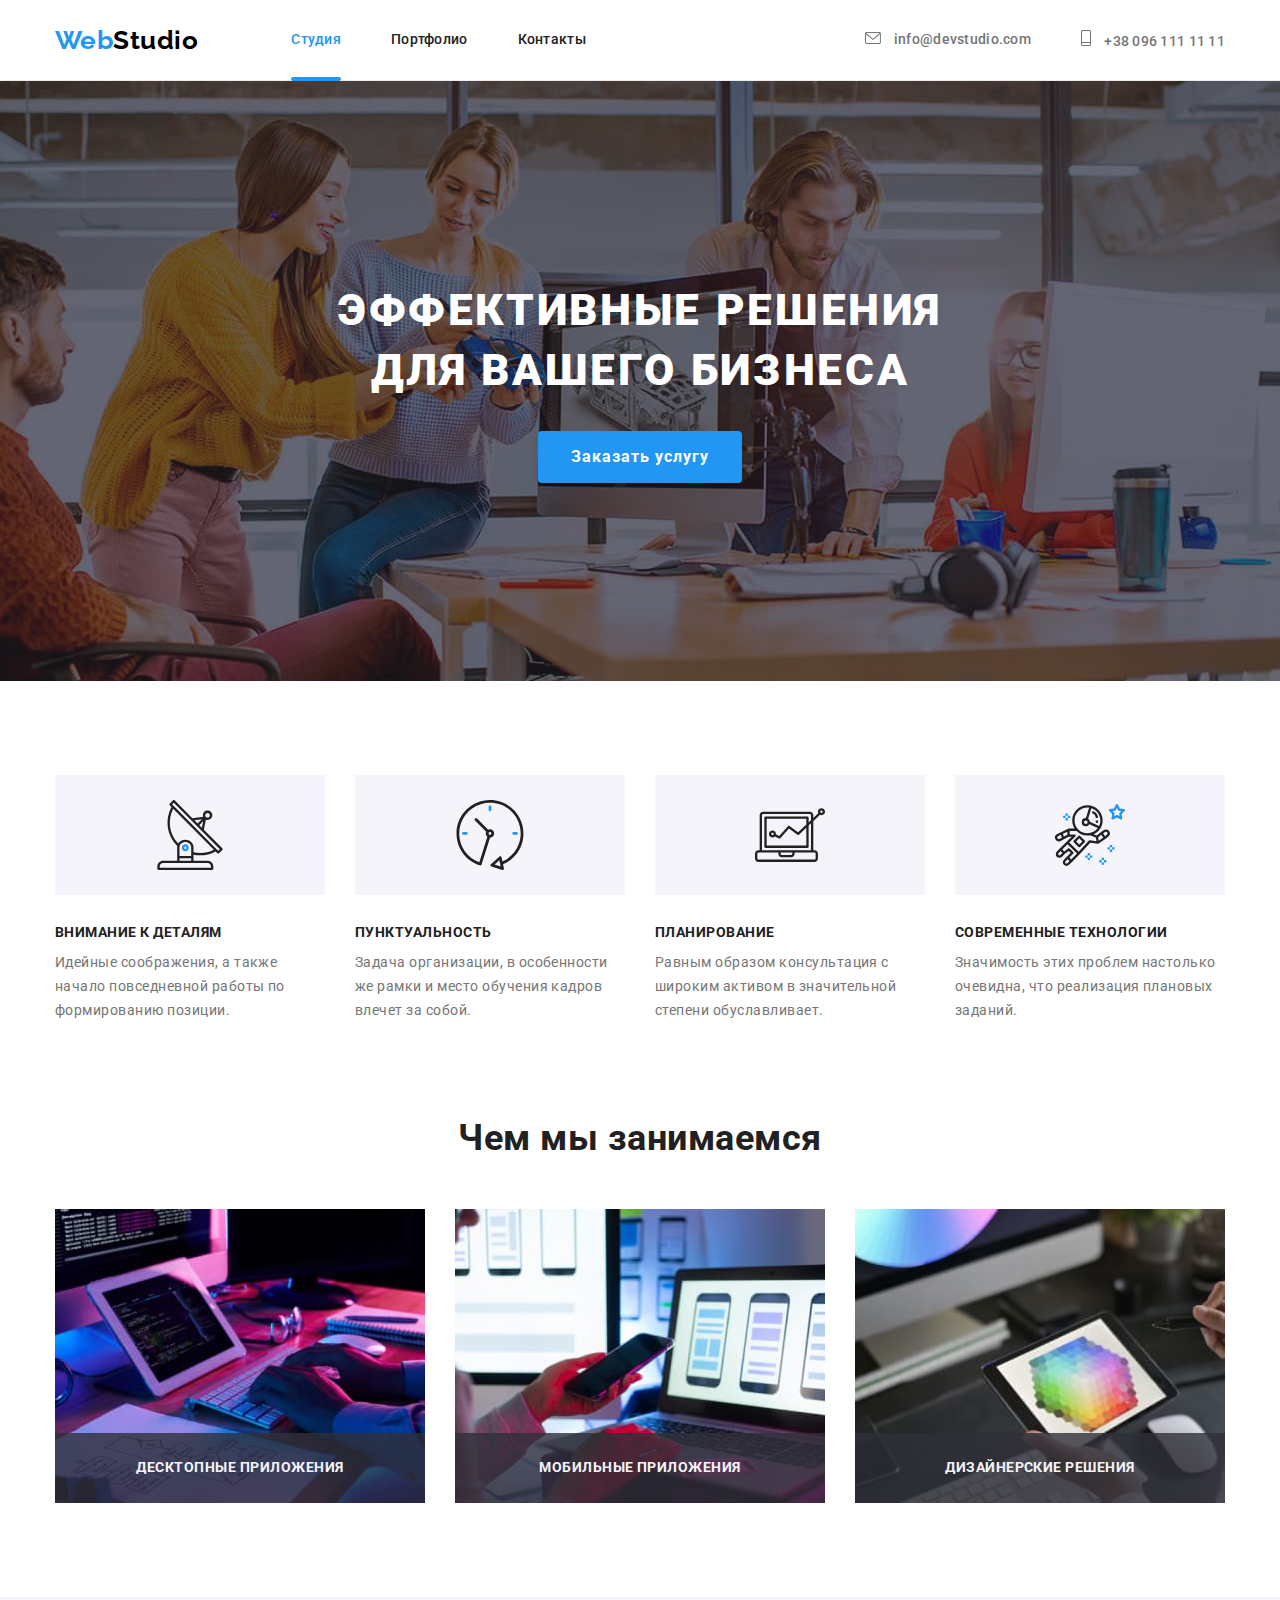
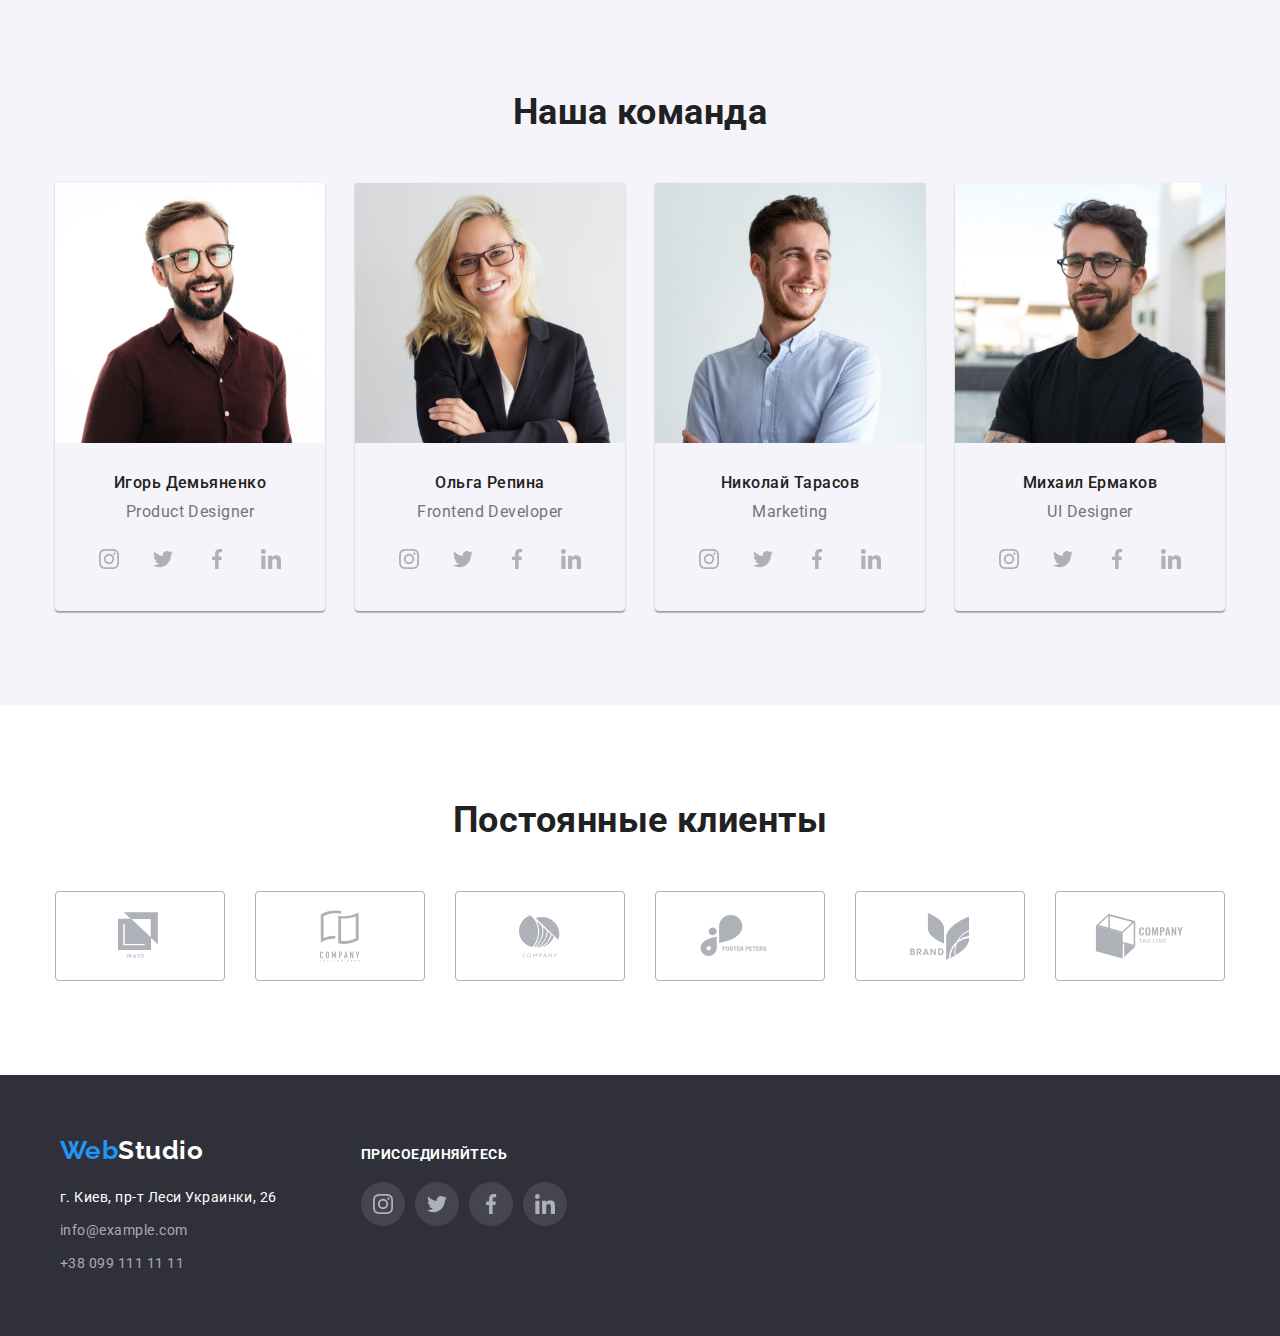
==== commit 7ba38019: "Add changes" ====
--- a/index.html
+++ b/index.html
@@ -63,7 +63,7 @@
             Эффективные решения <br />
             для вашего бизнеса
           </h1>
-          <button class="hero-link">Заказать услугу</button>
+          <button class="hero-link" data-modal-open>Заказать услугу</button>
         </div>
       </section>
 
@@ -415,8 +415,15 @@
         </div>
       </div>
     </footer>
-    <div class="backdrop is-hidden">
-      <div class="modal"></div>
+    <div class="backdrop is-hidden" data-modal>
+      <div class="modal">
+        <button class="modal-close-button" data-modal-close>
+          <svg class="cross-icon" width="11px" height="11px">
+            <use href="./images/sprite.svg#cross-icon"></use>
+          </svg>
+        </button>
+      </div>
     </div>
+    <script src="./js/modal.js"></script>
   </body>
 </html>
--- a/css/styles.css
+++ b/css/styles.css
@@ -108,7 +108,7 @@
   background-color: var(--accent-color);
   position: absolute;
   left: 0;
-  bottom: 0;
+  bottom: -1px;
   border-radius: 2px;
 }
 
@@ -192,6 +192,12 @@
   background: var(--accent-color);
   display: inline-block;
   padding: 10px 32px;
+  cursor: pointer;
+}
+
+.hero-link:focus,
+.hero-link:active {
+  outline: none;
 }
 
 /* Benefits section */
@@ -546,6 +552,28 @@
   pointer-events: none;
 }
 
+.cross-icon {
+  fill: #000000;
+}
+
+.modal-close-button {
+  width: 30px;
+  height: 30px;
+  background-color: var(--primary-bg-color);
+  display: block;
+  border: 1px solid rgba(0, 0, 0, 0.1);
+  border-radius: 50%;
+  margin-left: auto;
+  margin-top: 8px;
+  margin-right: 8px;
+  cursor: pointer;
+}
+
+.modal-close-button:active,
+.modal-close-button:focus {
+  outline: none;
+}
+
 /* Portfolio */
 
 header {
